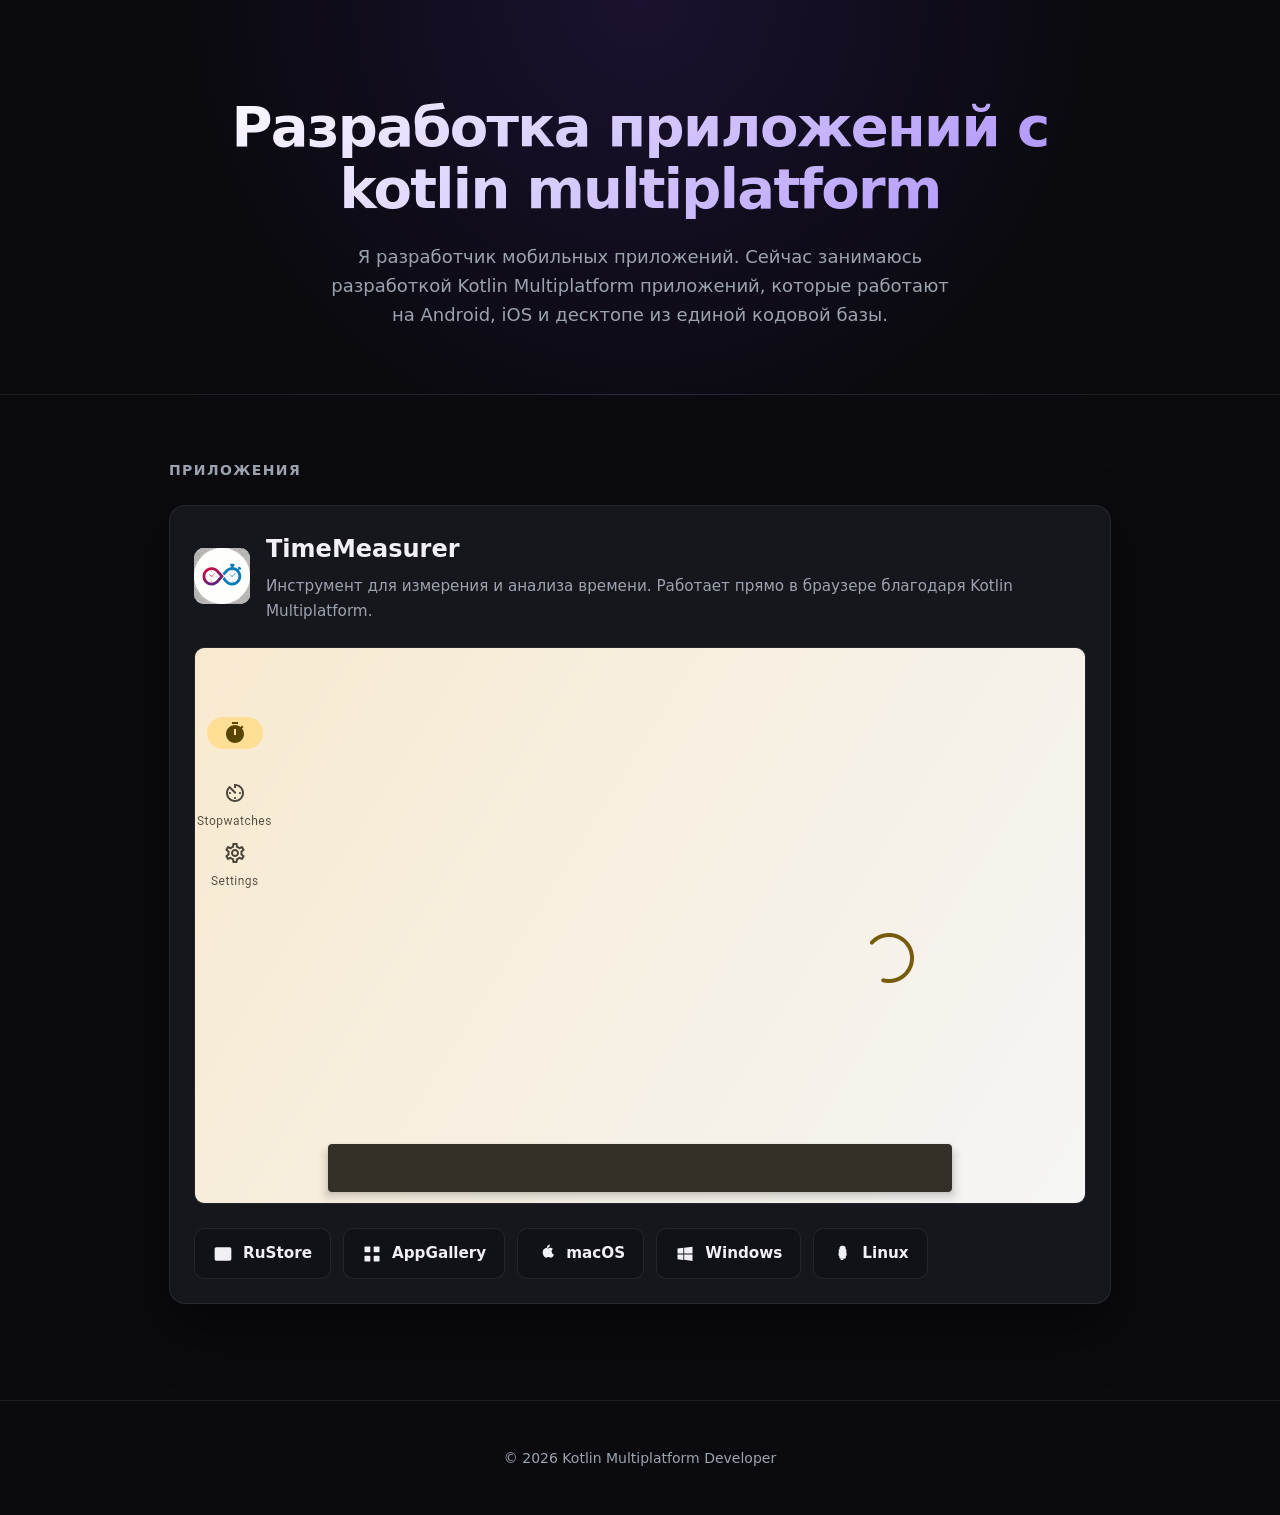
==== index.html @ 34f74fcd "First commit" ====
<!DOCTYPE html>
<html lang="ru">
<head>
    <meta charset="UTF-8">
    <meta name="viewport" content="width=device-width, initial-scale=1.0">
    <title>Разработка приложений с Kotlin Multiplatform</title>
    <link rel="stylesheet" href="styles.css">
</head>
<body>
    <header class="hero">
        <div class="container">
            <h1>Разработка приложений с kotlin multiplatform</h1>
            <p class="hero-description">
                Я разработчик мобильных приложений. Сейчас занимаюсь разработкой Kotlin Multiplatform приложений,
                которые работают на Android, iOS и десктопе из единой кодовой базы.
            </p>
        </div>
    </header>

    <main class="container">
        <section class="apps-section">
            <h2 class="section-title">Приложения</h2>

            <article class="app-card">
                <div class="app-header">
                    <img src="apps/time_measurer/app_icon.svg" alt="TimeMeasurer" class="app-icon">
                    <div class="app-info">
                        <h3 class="app-name">TimeMeasurer</h3>
                        <p class="app-description">
                            Инструмент для измерения и анализа времени. Работает прямо в браузере благодаря Kotlin Multiplatform.
                        </p>
                    </div>
                </div>

                <div class="app-frame">
                    <iframe src="apps/time_measurer/index.html" title="TimeMeasurer" loading="lazy"></iframe>
                </div>

                <div class="app-actions">
                    <a href="#" class="store-button rustore" aria-label="Скачать в RuStore">
                        <svg class="store-icon" viewBox="0 0 24 24" aria-hidden="true">
                            <path d="M4 4h16c1.1 0 2 .9 2 2v12c0 1.1-.9 2-2 2H4c-1.1 0-2-.9-2-2V6c0-1.1.9-2 2-2z"/>
                            <path d="M9 9l3 3-3 3" stroke="currentColor" stroke-width="2" fill="none" stroke-linecap="round" stroke-linejoin="round"/>
                        </svg>
                        <span>RuStore</span>
                    </a>

                    <a href="#" class="store-button appgallery" aria-label="Скачать в AppGallery">
                        <svg class="store-icon" viewBox="0 0 24 24" aria-hidden="true">
                            <rect x="3" y="3" width="7" height="7" rx="1"/>
                            <rect x="14" y="3" width="7" height="7" rx="1"/>
                            <rect x="3" y="14" width="7" height="7" rx="1"/>
                            <rect x="14" y="14" width="7" height="7" rx="1"/>
                        </svg>
                        <span>AppGallery</span>
                    </a>

                    <a href="#" class="store-button desktop" aria-label="Скачать для macOS">
                        <svg class="store-icon" viewBox="0 0 24 24" aria-hidden="true">
                            <path d="M18.7 8.6c-.1-1.8 1.5-2.7 1.5-2.7-.8-1.1-2.1-1.3-2.6-1.3-1.1-.1-2.2.7-2.7.7-.6 0-1.5-.6-2.4-.6C10.3 4.7 8 6.8 8 10c0 .9.2 1.8.5 2.6.4 1.1 1.7 3.8 3.9 3.8 1.1 0 1.9-.8 2.7-.8.8 0 1.5.8 2.6.8 2.4 0 3.4-2.3 3.8-3.4-2.4-1.1-2.8-4-2.8-4.4z"/>
                            <path d="M15.8 3.5c.6-.8.9-1.8.8-2.8-1 .1-2.1.7-2.8 1.5-.6.7-.9 1.6-.8 2.5 1.1 0 2.1-.5 2.8-1.2z"/>
                        </svg>
                        <span>macOS</span>
                    </a>

                    <a href="#" class="store-button desktop" aria-label="Скачать для Windows">
                        <svg class="store-icon" viewBox="0 0 24 24" aria-hidden="true">
                            <path d="M3 5.5l7-.9v6.7H3V5.5zm8-.9l10-1.3v8H11V4.6zM3 12.5h7v6.7l-7-.9V12.5zm8 0h10v8L11 19v-6.5z"/>
                        </svg>
                        <span>Windows</span>
                    </a>

                    <a href="#" class="store-button desktop" aria-label="Скачать для Linux">
                        <svg class="store-icon" viewBox="0 0 24 24" aria-hidden="true">
                            <path d="M12 2c-1.7 0-3 1.3-3 3 0 .4.1.7.2 1.1-.6.4-1.2.8-1.2 1.9 0 .5.2 1 .5 1.3-.4.5-.7 1-.7 1.7 0 .4.1.7.3 1.1-.2.3-.3.6-.3 1 0 .7.5 1.3 1.1 1.6-.1.3-.2.6-.2.9 0 1.1.9 2 2 2h4c1.1 0 2-.9 2-2 0-.3-.1-.6-.2-.9.6-.3 1.1-.9 1.1-1.6 0-.4-.1-.7-.3-1 .2-.3.3-.7.3-1.1 0-.7-.3-1.2-.7-1.7.3-.3.5-.8.5-1.3 0-1.1-.6-1.5-1.2-1.9.1-.3.2-.7.2-1.1 0-1.7-1.3-3-3-3z"/>
                            <circle cx="10" cy="16" r=".7"/>
                            <circle cx="14" cy="16" r=".7"/>
                            <path d="M11 18.5h2" stroke="currentColor" stroke-width="1.5" stroke-linecap="round"/>
                        </svg>
                        <span>Linux</span>
                    </a>
                </div>
            </article>
        </section>
    </main>

    <footer class="footer">
        <div class="container">
            <p>© 2026 Kotlin Multiplatform Developer</p>
        </div>
    </footer>
</body>
</html>
---- styles.css ----
:root {
    --bg-primary: #0a0a0f;
    --bg-secondary: #111118;
    --bg-card: #16161d;
    --border: rgba(255, 255, 255, 0.08);
    --text-primary: #f0f0f5;
    --text-secondary: #9ca3af;
    --accent: #7c3aed;
    --accent-hover: #8b5cf6;
    --accent-glow: rgba(124, 58, 237, 0.25);
    --radius: 16px;
    --radius-sm: 10px;
}

* {
    box-sizing: border-box;
}

html {
    scroll-behavior: smooth;
}

body {
    margin: 0;
    padding: 0;
    font-family: system-ui, -apple-system, BlinkMacSystemFont, "Segoe UI", Roboto, sans-serif;
    background: var(--bg-primary);
    color: var(--text-primary);
    line-height: 1.6;
    min-height: 100vh;
}

.container {
    width: 100%;
    max-width: 990px;
    margin: 0 auto;
    padding: 0 24px;
}

.hero {
    padding: 96px 0 64px;
    text-align: center;
    background:
        radial-gradient(circle at 50% 0%, rgba(124, 58, 237, 0.15), transparent 60%),
        var(--bg-primary);
    border-bottom: 1px solid var(--border);
}

.hero h1 {
    font-size: clamp(2rem, 6vw, 3.5rem);
    font-weight: 800;
    letter-spacing: -0.03em;
    margin: 0 0 24px;
    line-height: 1.1;
    background: linear-gradient(135deg, #fff 0%, #a78bfa 100%);
    -webkit-background-clip: text;
    -webkit-text-fill-color: transparent;
    background-clip: text;
}

.hero-description {
    font-size: 1.125rem;
    color: var(--text-secondary);
    max-width: 640px;
    margin: 0 auto;
}

.apps-section {
    padding: 64px 0 96px;
}

.section-title {
    font-size: 0.875rem;
    font-weight: 600;
    text-transform: uppercase;
    letter-spacing: 0.1em;
    color: var(--text-secondary);
    margin: 0 0 24px;
}

.app-card {
    background: var(--bg-card);
    border: 1px solid var(--border);
    border-radius: var(--radius);
    padding: 24px;
    box-shadow: 0 24px 60px rgba(0, 0, 0, 0.35);
}

.app-header {
    display: flex;
    align-items: center;
    gap: 16px;
    margin-bottom: 24px;
}

.app-icon {
    width: 56px;
    height: 56px;
    border-radius: var(--radius-sm);
    background: var(--bg-secondary);
    flex-shrink: 0;
}

.app-info {
    min-width: 0;
}

.app-name {
    font-size: 1.5rem;
    font-weight: 700;
    margin: 0 0 6px;
}

.app-description {
    margin: 0;
    color: var(--text-secondary);
    font-size: 0.95rem;
}

.app-frame {
    position: relative;
    width: 100%;
    aspect-ratio: 16 / 10;
    min-height: 462px;
    max-height: 682px;
    border-radius: var(--radius-sm);
    overflow: hidden;
    border: 1px solid var(--border);
    background: var(--bg-secondary);
    box-shadow: inset 0 0 40px rgba(0, 0, 0, 0.4);
}

.app-frame iframe {
    width: 100%;
    height: 100%;
    border: 0;
    display: block;
}

.app-actions {
    display: flex;
    flex-wrap: wrap;
    gap: 12px;
    margin-top: 24px;
}

.store-button {
    display: inline-flex;
    align-items: center;
    gap: 10px;
    padding: 12px 18px;
    border-radius: var(--radius-sm);
    font-size: 0.95rem;
    font-weight: 600;
    color: var(--text-primary);
    text-decoration: none;
    background: var(--bg-secondary);
    border: 1px solid var(--border);
    transition: transform 0.15s ease, background 0.15s ease, border-color 0.15s ease, box-shadow 0.15s ease;
}

.store-button:hover {
    transform: translateY(-2px);
    background: rgba(124, 58, 237, 0.12);
    border-color: rgba(124, 58, 237, 0.4);
    box-shadow: 0 8px 24px var(--accent-glow);
}

.store-button.rustore:hover {
    background: rgba(59, 130, 246, 0.12);
    border-color: rgba(59, 130, 246, 0.4);
    box-shadow: 0 8px 24px rgba(59, 130, 246, 0.2);
}

.store-button.appgallery:hover {
    background: rgba(16, 185, 129, 0.12);
    border-color: rgba(16, 185, 129, 0.4);
    box-shadow: 0 8px 24px rgba(16, 185, 129, 0.2);
}

.store-icon {
    width: 20px;
    height: 20px;
    fill: currentColor;
    flex-shrink: 0;
}

.footer {
    padding: 32px 0;
    text-align: center;
    border-top: 1px solid var(--border);
    color: var(--text-secondary);
    font-size: 0.875rem;
}

@media (max-width: 640px) {
    .hero {
        padding: 64px 0 48px;
    }

    .apps-section {
        padding: 48px 0 64px;
    }

    .app-card {
        padding: 16px;
    }

    .app-frame {
        aspect-ratio: 4 / 5;
        min-height: 396px;
    }

    .app-actions {
        justify-content: stretch;
    }

    .store-button {
        flex: 1 1 calc(50% - 6px);
        justify-content: center;
    }
}
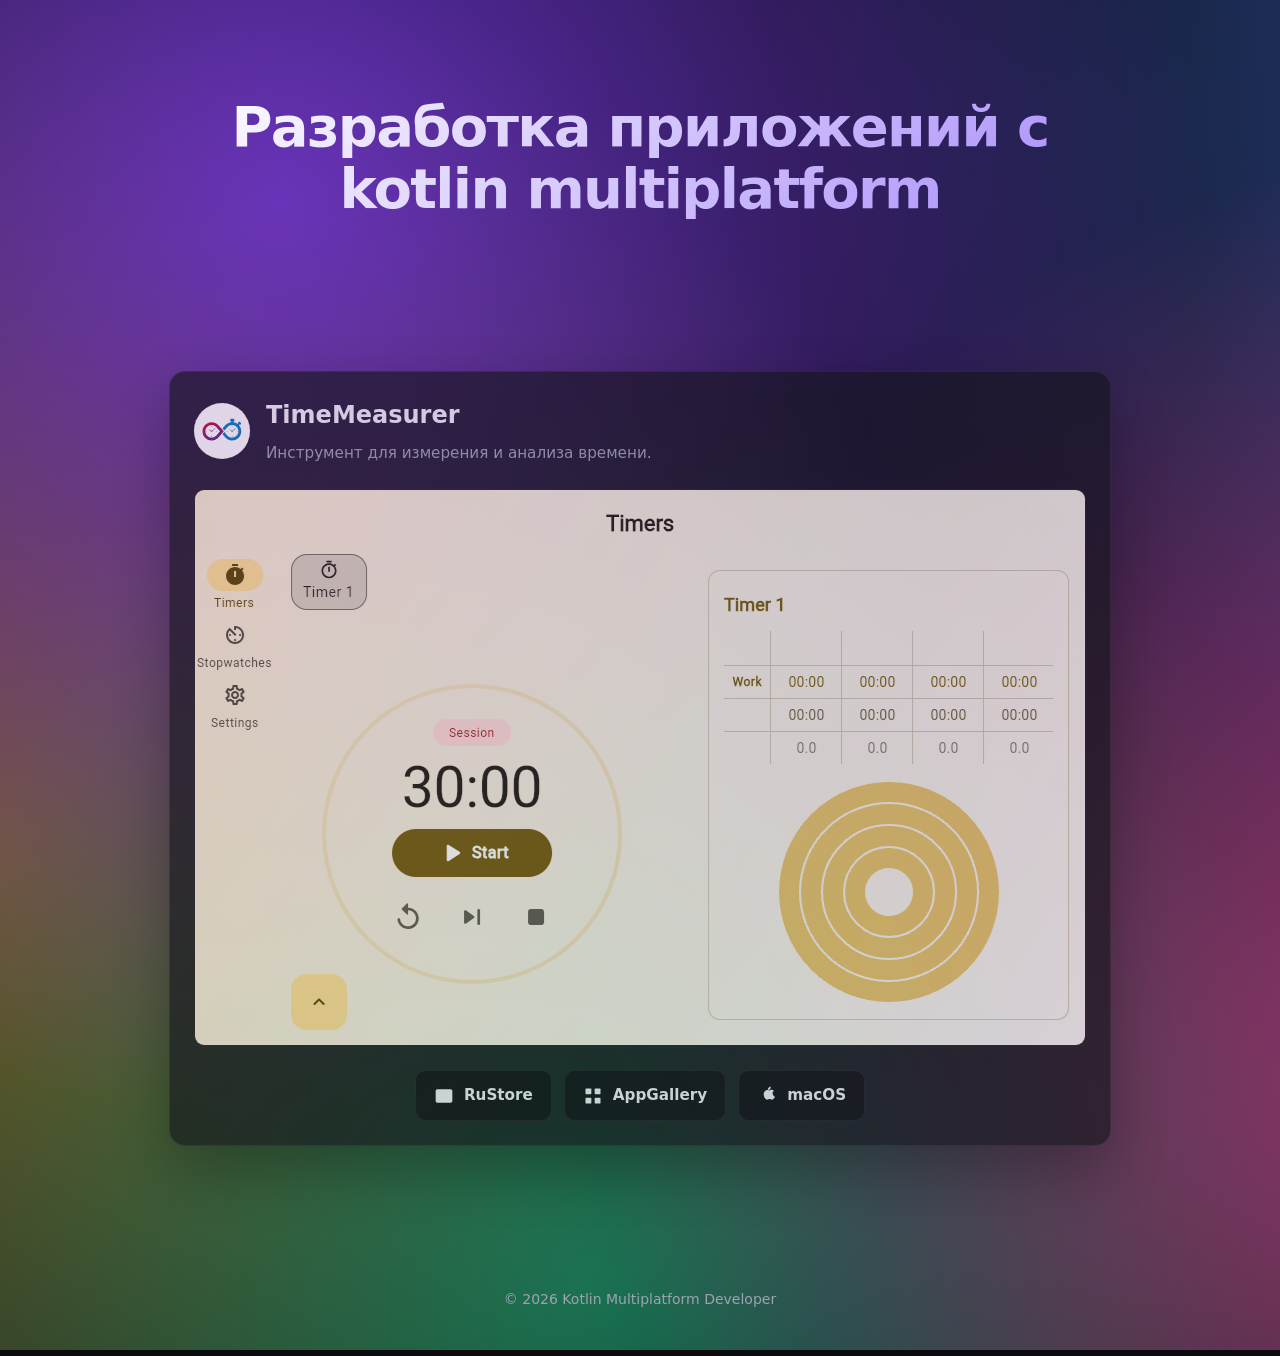
==== commit 4f87f543: "Dev ui" ====
--- a/index.html
+++ b/index.html
@@ -10,24 +10,18 @@
     <header class="hero">
         <div class="container">
             <h1>Разработка приложений с kotlin multiplatform</h1>
-            <p class="hero-description">
-                Я разработчик мобильных приложений. Сейчас занимаюсь разработкой Kotlin Multiplatform приложений,
-                которые работают на Android, iOS и десктопе из единой кодовой базы.
-            </p>
         </div>
     </header>
 
     <main class="container">
         <section class="apps-section">
-            <h2 class="section-title">Приложения</h2>
-
             <article class="app-card">
                 <div class="app-header">
                     <img src="apps/time_measurer/app_icon.svg" alt="TimeMeasurer" class="app-icon">
                     <div class="app-info">
                         <h3 class="app-name">TimeMeasurer</h3>
                         <p class="app-description">
-                            Инструмент для измерения и анализа времени. Работает прямо в браузере благодаря Kotlin Multiplatform.
+                            Инструмент для измерения и анализа времени.
                         </p>
                     </div>
                 </div>
@@ -62,23 +56,6 @@
                         </svg>
                         <span>macOS</span>
                     </a>
-
-                    <a href="#" class="store-button desktop" aria-label="Скачать для Windows">
-                        <svg class="store-icon" viewBox="0 0 24 24" aria-hidden="true">
-                            <path d="M3 5.5l7-.9v6.7H3V5.5zm8-.9l10-1.3v8H11V4.6zM3 12.5h7v6.7l-7-.9V12.5zm8 0h10v8L11 19v-6.5z"/>
-                        </svg>
-                        <span>Windows</span>
-                    </a>
-
-                    <a href="#" class="store-button desktop" aria-label="Скачать для Linux">
-                        <svg class="store-icon" viewBox="0 0 24 24" aria-hidden="true">
-                            <path d="M12 2c-1.7 0-3 1.3-3 3 0 .4.1.7.2 1.1-.6.4-1.2.8-1.2 1.9 0 .5.2 1 .5 1.3-.4.5-.7 1-.7 1.7 0 .4.1.7.3 1.1-.2.3-.3.6-.3 1 0 .7.5 1.3 1.1 1.6-.1.3-.2.6-.2.9 0 1.1.9 2 2 2h4c1.1 0 2-.9 2-2 0-.3-.1-.6-.2-.9.6-.3 1.1-.9 1.1-1.6 0-.4-.1-.7-.3-1 .2-.3.3-.7.3-1.1 0-.7-.3-1.2-.7-1.7.3-.3.5-.8.5-1.3 0-1.1-.6-1.5-1.2-1.9.1-.3.2-.7.2-1.1 0-1.7-1.3-3-3-3z"/>
-                            <circle cx="10" cy="16" r=".7"/>
-                            <circle cx="14" cy="16" r=".7"/>
-                            <path d="M11 18.5h2" stroke="currentColor" stroke-width="1.5" stroke-linecap="round"/>
-                        </svg>
-                        <span>Linux</span>
-                    </a>
                 </div>
             </article>
         </section>
--- a/styles.css
+++ b/styles.css
@@ -18,16 +18,73 @@
 
 html {
     scroll-behavior: smooth;
+    background: var(--bg-primary);
 }
 
 body {
     margin: 0;
     padding: 0;
     font-family: system-ui, -apple-system, BlinkMacSystemFont, "Segoe UI", Roboto, sans-serif;
-    background: var(--bg-primary);
     color: var(--text-primary);
     line-height: 1.6;
     min-height: 100vh;
+    isolation: isolate;
+}
+
+@property --gradient-angle {
+    syntax: "<angle>";
+    inherits: false;
+    initial-value: 0deg;
+}
+
+body::before {
+    content: "";
+    position: fixed;
+    inset: -50%;
+    z-index: -1;
+    background:
+        radial-gradient(circle at 30% 30%, rgba(124, 58, 237, 0.75) 0%, transparent 35%),
+        radial-gradient(circle at 70% 70%, rgba(236, 72, 153, 0.65) 0%, transparent 35%),
+        radial-gradient(circle at 40% 80%, rgba(16, 185, 129, 0.55) 0%, transparent 35%),
+        radial-gradient(circle at 80% 20%, rgba(59, 130, 246, 0.55) 0%, transparent 35%),
+        radial-gradient(circle at 20% 60%, rgba(245, 158, 11, 0.45) 0%, transparent 35%),
+        linear-gradient(var(--gradient-angle), #0a0a0f 0%, #1a132e 50%, #0a0a0f 100%);
+    background-size: 120% 120%;
+    animation: lava-move 20s ease-in-out infinite alternate, lava-hue 30s linear infinite;
+    will-change: background-position, transform;
+}
+
+@keyframes lava-move {
+    0% {
+        --gradient-angle: 0deg;
+        background-position: 0% 0%, 100% 100%, 0% 100%, 100% 0%, 50% 50%, 0% 50%;
+        transform: rotate(0deg) scale(1);
+    }
+    50% {
+        --gradient-angle: 180deg;
+        background-position: 100% 100%, 0% 0%, 100% 0%, 0% 100%, 100% 50%, 100% 50%;
+        transform: rotate(5deg) scale(1.05);
+    }
+    100% {
+        --gradient-angle: 360deg;
+        background-position: 50% 100%, 50% 0%, 0% 50%, 100% 50%, 0% 0%, 0% 50%;
+        transform: rotate(0deg) scale(1);
+    }
+}
+
+@keyframes lava-hue {
+    0% {
+        filter: hue-rotate(0deg) saturate(1.2);
+    }
+    100% {
+        filter: hue-rotate(360deg) saturate(1.2);
+    }
+}
+
+@media (prefers-reduced-motion: reduce) {
+    body::before {
+        animation: none;
+    }
 }
 
 .container {
@@ -40,10 +97,6 @@
 .hero {
     padding: 96px 0 64px;
     text-align: center;
-    background:
-        radial-gradient(circle at 50% 0%, rgba(124, 58, 237, 0.15), transparent 60%),
-        var(--bg-primary);
-    border-bottom: 1px solid var(--border);
 }
 
 .hero h1 {
@@ -58,32 +111,17 @@
     background-clip: text;
 }
 
-.hero-description {
-    font-size: 1.125rem;
-    color: var(--text-secondary);
-    max-width: 640px;
-    margin: 0 auto;
-}
-
 .apps-section {
     padding: 64px 0 96px;
 }
 
-.section-title {
-    font-size: 0.875rem;
-    font-weight: 600;
-    text-transform: uppercase;
-    letter-spacing: 0.1em;
-    color: var(--text-secondary);
-    margin: 0 0 24px;
-}
-
 .app-card {
-    background: var(--bg-card);
+    background: rgba(22, 22, 29, 0.8);
     border: 1px solid var(--border);
     border-radius: var(--radius);
     padding: 24px;
     box-shadow: 0 24px 60px rgba(0, 0, 0, 0.35);
+    opacity: 0.8;
 }
 
 .app-header {
@@ -96,9 +134,11 @@
 .app-icon {
     width: 56px;
     height: 56px;
-    border-radius: var(--radius-sm);
-    background: var(--bg-secondary);
+    border-radius: 50%;
+    background: transparent;
+    object-fit: cover;
     flex-shrink: 0;
+    overflow: hidden;
 }
 
 .app-info {
@@ -140,6 +180,7 @@
 .app-actions {
     display: flex;
     flex-wrap: wrap;
+    justify-content: center;
     gap: 12px;
     margin-top: 24px;
 }
@@ -188,7 +229,6 @@
 .footer {
     padding: 32px 0;
     text-align: center;
-    border-top: 1px solid var(--border);
     color: var(--text-secondary);
     font-size: 0.875rem;
 }
@@ -210,13 +250,4 @@
         aspect-ratio: 4 / 5;
         min-height: 396px;
     }
-
-    .app-actions {
-        justify-content: stretch;
-    }
-
-    .store-button {
-        flex: 1 1 calc(50% - 6px);
-        justify-content: center;
-    }
-}
+}
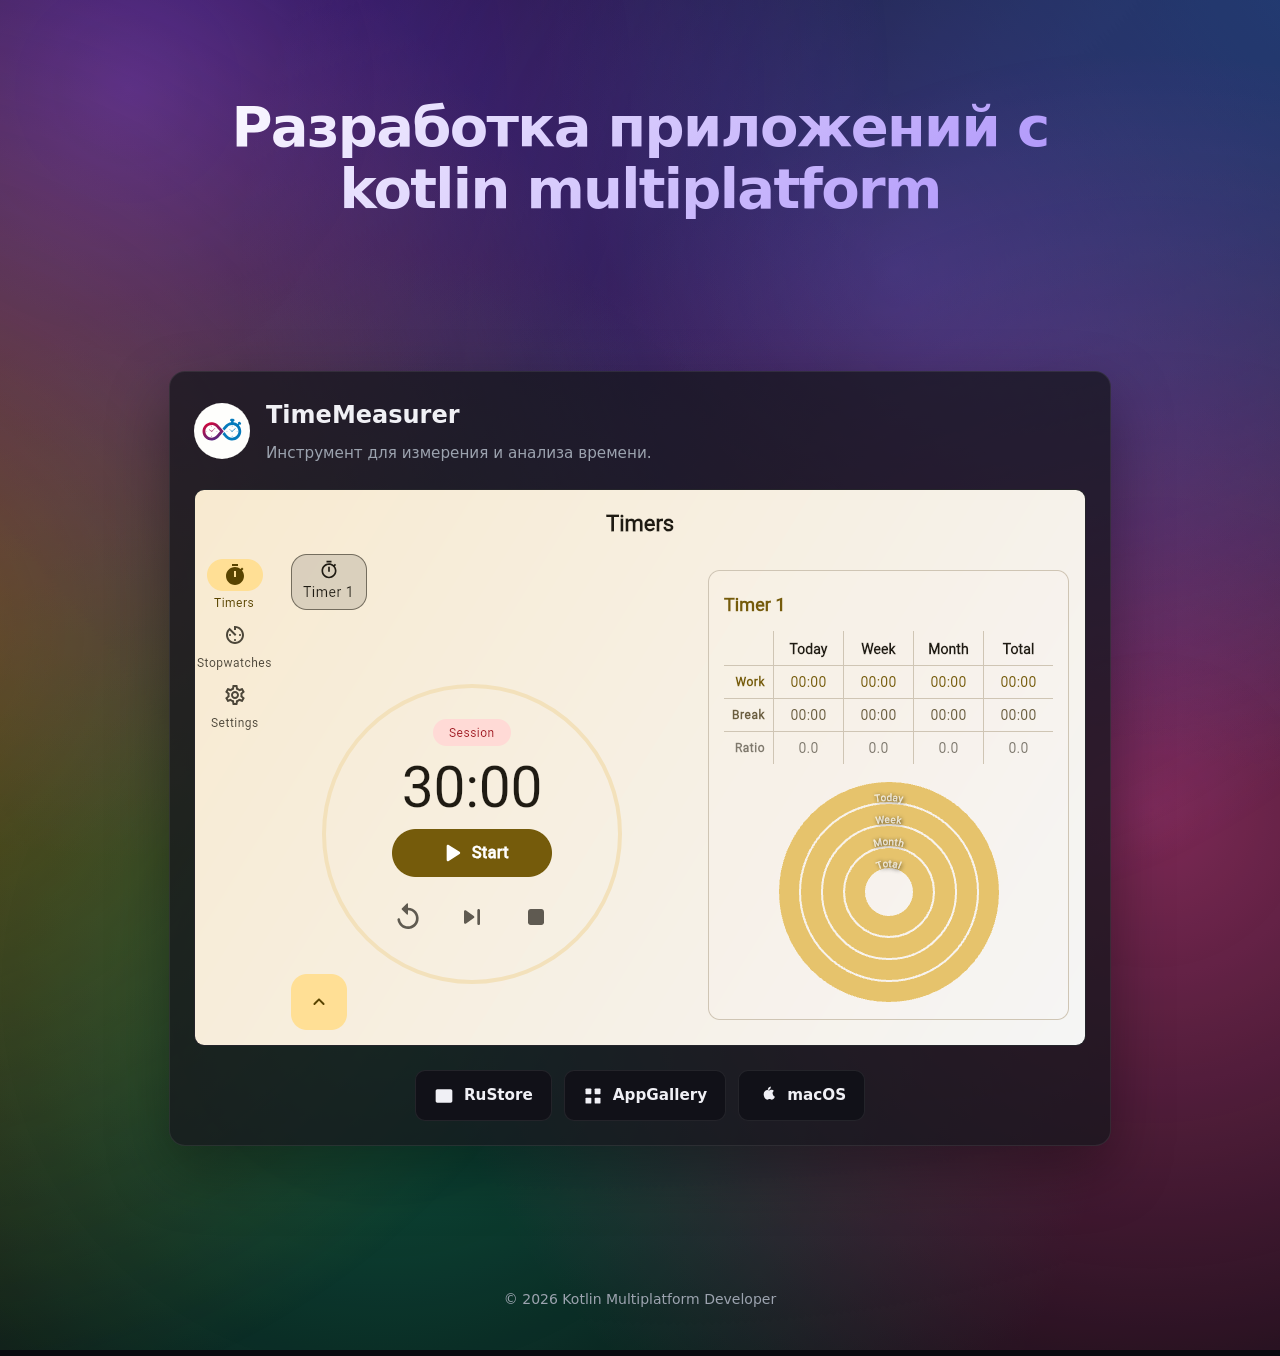
==== commit e0d6b8b3: "update store links for RuStore and AppGallery" ====
--- a/index.html
+++ b/index.html
@@ -31,7 +31,7 @@
                 </div>
 
                 <div class="app-actions">
-                    <a href="#" class="store-button rustore" aria-label="Скачать в RuStore">
+                    <a href="https://www.rustore.ru/catalog/app/com.timemeasurer.app" class="store-button rustore" aria-label="Скачать в RuStore" target="_blank" rel="noopener">
                         <svg class="store-icon" viewBox="0 0 24 24" aria-hidden="true">
                             <path d="M4 4h16c1.1 0 2 .9 2 2v12c0 1.1-.9 2-2 2H4c-1.1 0-2-.9-2-2V6c0-1.1.9-2 2-2z"/>
                             <path d="M9 9l3 3-3 3" stroke="currentColor" stroke-width="2" fill="none" stroke-linecap="round" stroke-linejoin="round"/>
@@ -39,7 +39,7 @@
                         <span>RuStore</span>
                     </a>
 
-                    <a href="#" class="store-button appgallery" aria-label="Скачать в AppGallery">
+                    <a href="https://appgallery.huawei.com/#/app/C118723291" class="store-button appgallery" aria-label="Скачать в AppGallery" target="_blank" rel="noopener">
                         <svg class="store-icon" viewBox="0 0 24 24" aria-hidden="true">
                             <rect x="3" y="3" width="7" height="7" rx="1"/>
                             <rect x="14" y="3" width="7" height="7" rx="1"/>
--- a/styles.css
+++ b/styles.css
@@ -31,58 +31,56 @@
     isolation: isolate;
 }
 
-@property --gradient-angle {
-    syntax: "<angle>";
-    inherits: false;
-    initial-value: 0deg;
-}
-
-body::before {
+body::before,
+body::after {
     content: "";
     position: fixed;
     inset: -50%;
     z-index: -1;
+    background-repeat: no-repeat;
+    pointer-events: none;
+    will-change: transform;
+}
+
+body::before {
     background:
-        radial-gradient(circle at 30% 30%, rgba(124, 58, 237, 0.75) 0%, transparent 35%),
-        radial-gradient(circle at 70% 70%, rgba(236, 72, 153, 0.65) 0%, transparent 35%),
-        radial-gradient(circle at 40% 80%, rgba(16, 185, 129, 0.55) 0%, transparent 35%),
-        radial-gradient(circle at 80% 20%, rgba(59, 130, 246, 0.55) 0%, transparent 35%),
-        radial-gradient(circle at 20% 60%, rgba(245, 158, 11, 0.45) 0%, transparent 35%),
-        linear-gradient(var(--gradient-angle), #0a0a0f 0%, #1a132e 50%, #0a0a0f 100%);
-    background-size: 120% 120%;
-    animation: lava-move 20s ease-in-out infinite alternate, lava-hue 30s linear infinite;
-    will-change: background-position, transform;
-}
-
-@keyframes lava-move {
+        radial-gradient(circle at 30% 30%, rgba(124, 58, 237, 0.7) 0%, transparent 35%),
+        radial-gradient(circle at 70% 70%, rgba(236, 72, 153, 0.6) 0%, transparent 35%),
+        radial-gradient(circle at 40% 80%, rgba(16, 185, 129, 0.5) 0%, transparent 35%);
+    opacity: 0.85;
+    animation: lava-a 24s ease-in-out infinite alternate;
+}
+
+body::after {
+    background:
+        radial-gradient(circle at 80% 20%, rgba(59, 130, 246, 0.6) 0%, transparent 35%),
+        radial-gradient(circle at 20% 60%, rgba(245, 158, 11, 0.5) 0%, transparent 35%),
+        radial-gradient(circle at 60% 40%, rgba(139, 92, 246, 0.5) 0%, transparent 35%);
+    opacity: 0.75;
+    animation: lava-b 30s ease-in-out infinite alternate;
+}
+
+@keyframes lava-a {
     0% {
-        --gradient-angle: 0deg;
-        background-position: 0% 0%, 100% 100%, 0% 100%, 100% 0%, 50% 50%, 0% 50%;
-        transform: rotate(0deg) scale(1);
-    }
-    50% {
-        --gradient-angle: 180deg;
-        background-position: 100% 100%, 0% 0%, 100% 0%, 0% 100%, 100% 50%, 100% 50%;
-        transform: rotate(5deg) scale(1.05);
+        transform: translate3d(-5%, -5%, 0) rotate(0deg) scale(1);
     }
     100% {
-        --gradient-angle: 360deg;
-        background-position: 50% 100%, 50% 0%, 0% 50%, 100% 50%, 0% 0%, 0% 50%;
-        transform: rotate(0deg) scale(1);
-    }
-}
-
-@keyframes lava-hue {
+        transform: translate3d(5%, 5%, 0) rotate(8deg) scale(1.08);
+    }
+}
+
+@keyframes lava-b {
     0% {
-        filter: hue-rotate(0deg) saturate(1.2);
+        transform: translate3d(5%, -5%, 0) rotate(0deg) scale(1.05);
     }
     100% {
-        filter: hue-rotate(360deg) saturate(1.2);
+        transform: translate3d(-5%, 5%, 0) rotate(-8deg) scale(1);
     }
 }
 
 @media (prefers-reduced-motion: reduce) {
-    body::before {
+    body::before,
+    body::after {
         animation: none;
     }
 }
@@ -116,12 +114,11 @@
 }
 
 .app-card {
-    background: rgba(22, 22, 29, 0.8);
+    background: rgba(22, 22, 29, 0.75);
     border: 1px solid var(--border);
     border-radius: var(--radius);
     padding: 24px;
     box-shadow: 0 24px 60px rgba(0, 0, 0, 0.35);
-    opacity: 0.8;
 }
 
 .app-header {
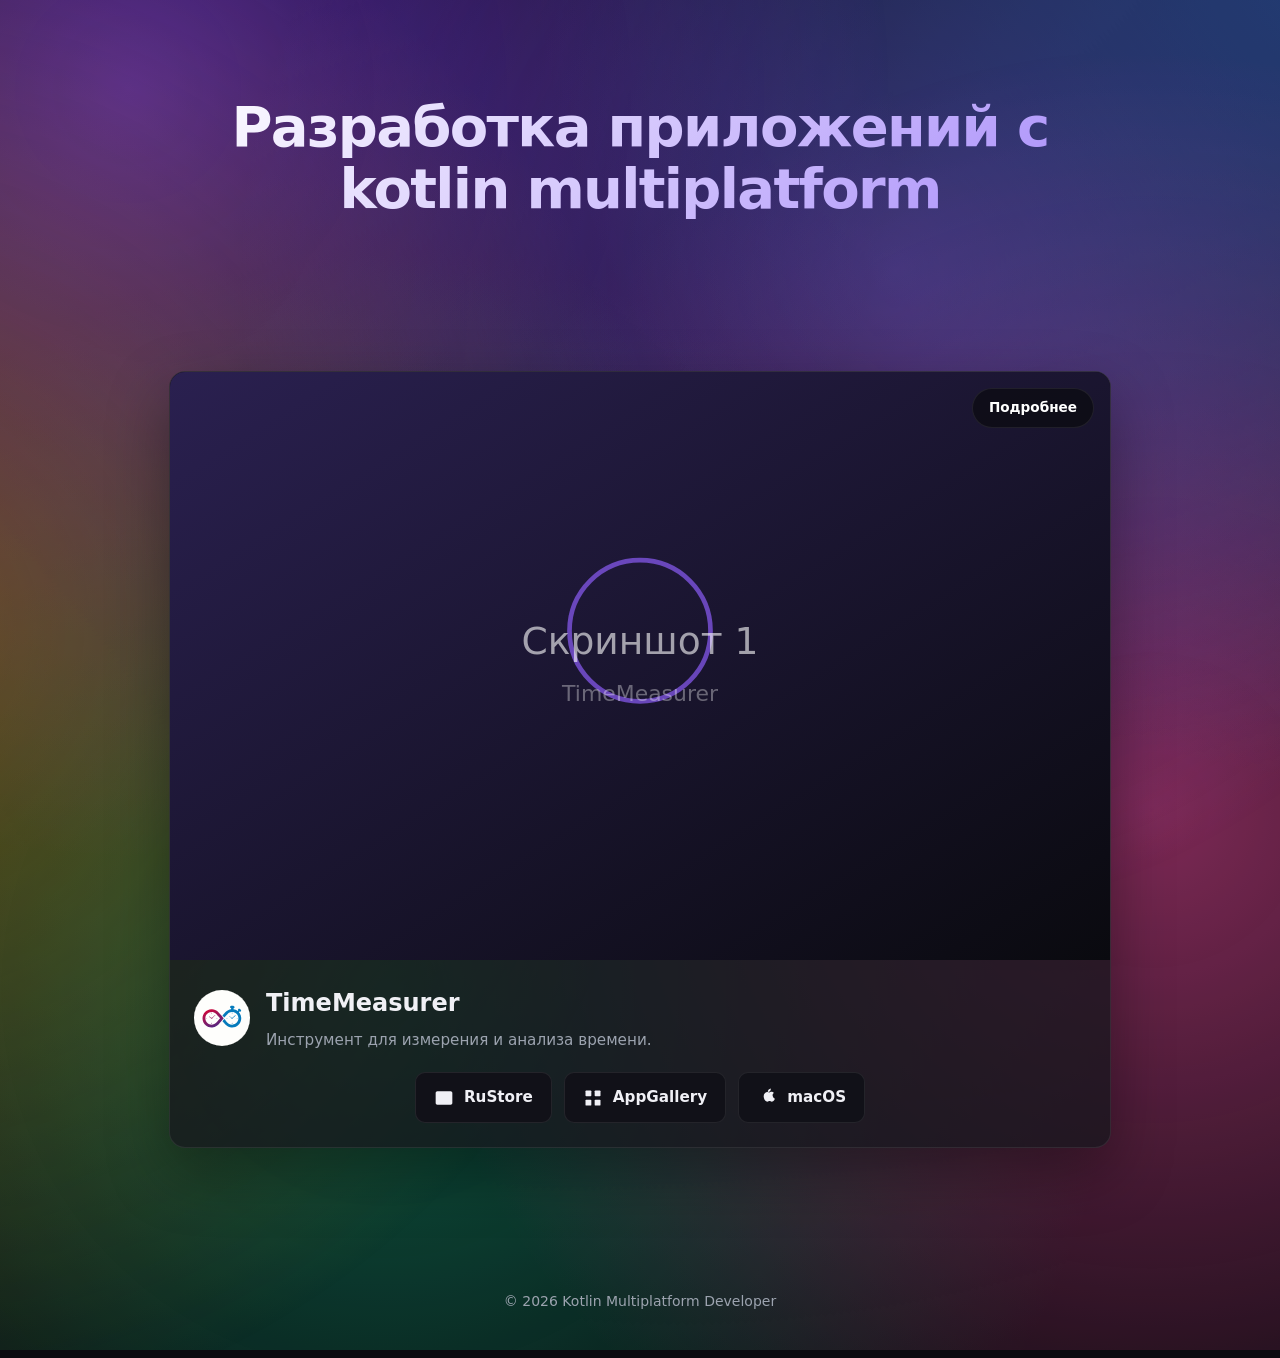
==== commit c7cb0fe9: "restructure site: app list + detail page with placeholders" ====
--- a/index.html
+++ b/index.html
@@ -15,49 +15,54 @@
 
     <main class="container">
         <section class="apps-section">
-            <article class="app-card">
-                <div class="app-header">
-                    <img src="apps/time_measurer/app_icon.svg" alt="TimeMeasurer" class="app-icon">
-                    <div class="app-info">
-                        <h3 class="app-name">TimeMeasurer</h3>
-                        <p class="app-description">
-                            Инструмент для измерения и анализа времени.
-                        </p>
-                    </div>
-                </div>
+            <div class="apps-grid">
 
-                <div class="app-frame">
-                    <iframe src="apps/time_measurer/index.html" title="TimeMeasurer" loading="lazy"></iframe>
-                </div>
-
-                <div class="app-actions">
-                    <a href="https://www.rustore.ru/catalog/app/com.timemeasurer.app" class="store-button rustore" aria-label="Скачать в RuStore" target="_blank" rel="noopener">
-                        <svg class="store-icon" viewBox="0 0 24 24" aria-hidden="true">
-                            <path d="M4 4h16c1.1 0 2 .9 2 2v12c0 1.1-.9 2-2 2H4c-1.1 0-2-.9-2-2V6c0-1.1.9-2 2-2z"/>
-                            <path d="M9 9l3 3-3 3" stroke="currentColor" stroke-width="2" fill="none" stroke-linecap="round" stroke-linejoin="round"/>
-                        </svg>
-                        <span>RuStore</span>
+                <article class="app-card">
+                    <a class="app-card__media" href="apps/time_measurer/details.html">
+                        <img class="app-card__screenshot" src="apps/time_measurer/screenshots/screenshot-1.svg" alt="TimeMeasurer — скриншот">
+                        <span class="app-card__more">Подробнее</span>
                     </a>
 
-                    <a href="https://appgallery.huawei.com/#/app/C118723291" class="store-button appgallery" aria-label="Скачать в AppGallery" target="_blank" rel="noopener">
-                        <svg class="store-icon" viewBox="0 0 24 24" aria-hidden="true">
-                            <rect x="3" y="3" width="7" height="7" rx="1"/>
-                            <rect x="14" y="3" width="7" height="7" rx="1"/>
-                            <rect x="3" y="14" width="7" height="7" rx="1"/>
-                            <rect x="14" y="14" width="7" height="7" rx="1"/>
-                        </svg>
-                        <span>AppGallery</span>
-                    </a>
+                    <div class="app-card__body">
+                        <div class="app-header">
+                            <img class="app-icon" src="apps/time_measurer/app_icon.svg" alt="TimeMeasurer">
+                            <div class="app-info">
+                                <h3 class="app-name">TimeMeasurer</h3>
+                                <p class="app-description">Инструмент для измерения и анализа времени.</p>
+                            </div>
+                        </div>
 
-                    <a href="#" class="store-button desktop" aria-label="Скачать для macOS">
-                        <svg class="store-icon" viewBox="0 0 24 24" aria-hidden="true">
-                            <path d="M18.7 8.6c-.1-1.8 1.5-2.7 1.5-2.7-.8-1.1-2.1-1.3-2.6-1.3-1.1-.1-2.2.7-2.7.7-.6 0-1.5-.6-2.4-.6C10.3 4.7 8 6.8 8 10c0 .9.2 1.8.5 2.6.4 1.1 1.7 3.8 3.9 3.8 1.1 0 1.9-.8 2.7-.8.8 0 1.5.8 2.6.8 2.4 0 3.4-2.3 3.8-3.4-2.4-1.1-2.8-4-2.8-4.4z"/>
-                            <path d="M15.8 3.5c.6-.8.9-1.8.8-2.8-1 .1-2.1.7-2.8 1.5-.6.7-.9 1.6-.8 2.5 1.1 0 2.1-.5 2.8-1.2z"/>
-                        </svg>
-                        <span>macOS</span>
-                    </a>
-                </div>
-            </article>
+                        <div class="app-actions">
+                            <a href="https://www.rustore.ru/catalog/app/com.timemeasurer.app" class="store-button rustore" aria-label="Скачать в RuStore" target="_blank" rel="noopener">
+                                <svg class="store-icon" viewBox="0 0 24 24" aria-hidden="true">
+                                    <path d="M4 4h16c1.1 0 2 .9 2 2v12c0 1.1-.9 2-2 2H4c-1.1 0-2-.9-2-2V6c0-1.1.9-2 2-2z"/>
+                                    <path d="M9 9l3 3-3 3" stroke="currentColor" stroke-width="2" fill="none" stroke-linecap="round" stroke-linejoin="round"/>
+                                </svg>
+                                <span>RuStore</span>
+                            </a>
+
+                            <a href="https://appgallery.huawei.com/#/app/C118723291" class="store-button appgallery" aria-label="Скачать в AppGallery" target="_blank" rel="noopener">
+                                <svg class="store-icon" viewBox="0 0 24 24" aria-hidden="true">
+                                    <rect x="3" y="3" width="7" height="7" rx="1"/>
+                                    <rect x="14" y="3" width="7" height="7" rx="1"/>
+                                    <rect x="3" y="14" width="7" height="7" rx="1"/>
+                                    <rect x="14" y="14" width="7" height="7" rx="1"/>
+                                </svg>
+                                <span>AppGallery</span>
+                            </a>
+
+                            <a href="#" class="store-button desktop" aria-label="Скачать для macOS">
+                                <svg class="store-icon" viewBox="0 0 24 24" aria-hidden="true">
+                                    <path d="M18.7 8.6c-.1-1.8 1.5-2.7 1.5-2.7-.8-1.1-2.1-1.3-2.6-1.3-1.1-.1-2.2.7-2.7.7-.6 0-1.5-.6-2.4-.6C10.3 4.7 8 6.8 8 10c0 .9.2 1.8.5 2.6.4 1.1 1.7 3.8 3.9 3.8 1.1 0 1.9-.8 2.7-.8.8 0 1.5.8 2.6.8 2.4 0 3.4-2.3 3.8-3.4-2.4-1.1-2.8-4-2.8-4.4z"/>
+                                    <path d="M15.8 3.5c.6-.8.9-1.8.8-2.8-1 .1-2.1.7-2.8 1.5-.6.7-.9 1.6-.8 2.5 1.1 0 2.1-.5 2.8-1.2z"/>
+                                </svg>
+                                <span>macOS</span>
+                            </a>
+                        </div>
+                    </div>
+                </article>
+
+            </div>
         </section>
     </main>
 
--- a/styles.css
+++ b/styles.css
@@ -113,19 +113,63 @@
     padding: 64px 0 96px;
 }
 
+.apps-grid {
+    display: grid;
+    grid-template-columns: 1fr;
+    gap: 32px;
+}
+
 .app-card {
     background: rgba(22, 22, 29, 0.75);
     border: 1px solid var(--border);
     border-radius: var(--radius);
+    box-shadow: 0 24px 60px rgba(0, 0, 0, 0.35);
+    overflow: hidden;
+}
+
+.app-card__media {
+    position: relative;
+    display: block;
+    aspect-ratio: 16 / 10;
+    overflow: hidden;
+    background: var(--bg-secondary);
+    text-decoration: none;
+}
+
+.app-card__screenshot {
+    width: 100%;
+    height: 100%;
+    object-fit: cover;
+    display: block;
+    transition: transform 0.3s ease;
+}
+
+.app-card__media:hover .app-card__screenshot {
+    transform: scale(1.03);
+}
+
+.app-card__more {
+    position: absolute;
+    top: 16px;
+    right: 16px;
+    padding: 8px 16px;
+    border-radius: 999px;
+    font-size: 0.85rem;
+    font-weight: 600;
+    color: #fff;
+    background: rgba(10, 10, 15, 0.7);
+    border: 1px solid var(--border);
+}
+
+.app-card__body {
     padding: 24px;
-    box-shadow: 0 24px 60px rgba(0, 0, 0, 0.35);
 }
 
 .app-header {
     display: flex;
     align-items: center;
     gap: 16px;
-    margin-bottom: 24px;
+    margin-bottom: 20px;
 }
 
 .app-icon {
@@ -154,32 +198,12 @@
     font-size: 0.95rem;
 }
 
-.app-frame {
-    position: relative;
-    width: 100%;
-    aspect-ratio: 16 / 10;
-    min-height: 462px;
-    max-height: 682px;
-    border-radius: var(--radius-sm);
-    overflow: hidden;
-    border: 1px solid var(--border);
-    background: var(--bg-secondary);
-    box-shadow: inset 0 0 40px rgba(0, 0, 0, 0.4);
-}
-
-.app-frame iframe {
-    width: 100%;
-    height: 100%;
-    border: 0;
-    display: block;
-}
-
 .app-actions {
     display: flex;
     flex-wrap: wrap;
     justify-content: center;
     gap: 12px;
-    margin-top: 24px;
+    margin-top: 20px;
 }
 
 .store-button {
@@ -223,6 +247,130 @@
     flex-shrink: 0;
 }
 
+.detail-page {
+    padding: 40px 0 96px;
+}
+
+.back-link {
+    display: inline-block;
+    margin-bottom: 24px;
+    color: var(--text-secondary);
+    text-decoration: none;
+    font-size: 0.95rem;
+}
+
+.back-link:hover {
+    color: var(--text-primary);
+}
+
+.detail-header {
+    display: flex;
+    align-items: center;
+    gap: 20px;
+    margin-bottom: 24px;
+}
+
+.detail-icon {
+    width: 72px;
+    height: 72px;
+    border-radius: 50%;
+    object-fit: cover;
+    overflow: hidden;
+    background: transparent;
+    flex-shrink: 0;
+}
+
+.detail-title {
+    font-size: clamp(2rem, 5vw, 3rem);
+    font-weight: 800;
+    margin: 0 0 6px;
+    letter-spacing: -0.02em;
+}
+
+.detail-tagline {
+    margin: 0;
+    color: var(--text-secondary);
+    font-size: 1.05rem;
+}
+
+.detail-actions {
+    display: flex;
+    flex-wrap: wrap;
+    gap: 12px;
+    align-items: center;
+    margin-bottom: 40px;
+}
+
+.try-button {
+    display: inline-flex;
+    align-items: center;
+    gap: 10px;
+    padding: 14px 26px;
+    border-radius: var(--radius-sm);
+    font-size: 1rem;
+    font-weight: 700;
+    color: #fff;
+    text-decoration: none;
+    background: linear-gradient(135deg, #7c3aed 0%, #ec4899 100%);
+    border: 1px solid transparent;
+    transition: transform 0.15s ease, box-shadow 0.15s ease;
+}
+
+.try-button:hover {
+    transform: translateY(-2px);
+    box-shadow: 0 12px 30px rgba(124, 58, 237, 0.4);
+}
+
+.detail-section {
+    margin-bottom: 40px;
+}
+
+.detail-section h2 {
+    font-size: 1.4rem;
+    font-weight: 700;
+    margin: 0 0 16px;
+}
+
+.detail-section p {
+    color: var(--text-secondary);
+    margin: 0 0 12px;
+    max-width: 720px;
+}
+
+.screenshots {
+    display: grid;
+    grid-template-columns: repeat(auto-fill, minmax(240px, 1fr));
+    gap: 16px;
+}
+
+.screenshot {
+    width: 100%;
+    border-radius: var(--radius-sm);
+    border: 1px solid var(--border);
+    background: var(--bg-secondary);
+    display: block;
+}
+
+.video-placeholder {
+    display: flex;
+    flex-direction: column;
+    align-items: center;
+    justify-content: center;
+    gap: 12px;
+    aspect-ratio: 16 / 9;
+    max-width: 720px;
+    border-radius: var(--radius-sm);
+    border: 1px solid var(--border);
+    background: rgba(22, 22, 29, 0.5);
+    color: var(--text-secondary);
+}
+
+.video-placeholder__icon {
+    width: 56px;
+    height: 56px;
+    opacity: 0.6;
+}
+
 .footer {
     padding: 32px 0;
     text-align: center;
@@ -239,12 +387,21 @@
         padding: 48px 0 64px;
     }
 
-    .app-card {
+    .app-card__body {
         padding: 16px;
     }
 
-    .app-frame {
-        aspect-ratio: 4 / 5;
-        min-height: 396px;
-    }
-}
+    .app-card__media {
+        aspect-ratio: 4 / 3;
+    }
+
+    .detail-header {
+        flex-direction: column;
+        align-items: flex-start;
+        gap: 12px;
+    }
+
+    .screenshots {
+        grid-template-columns: 1fr;
+    }
+}
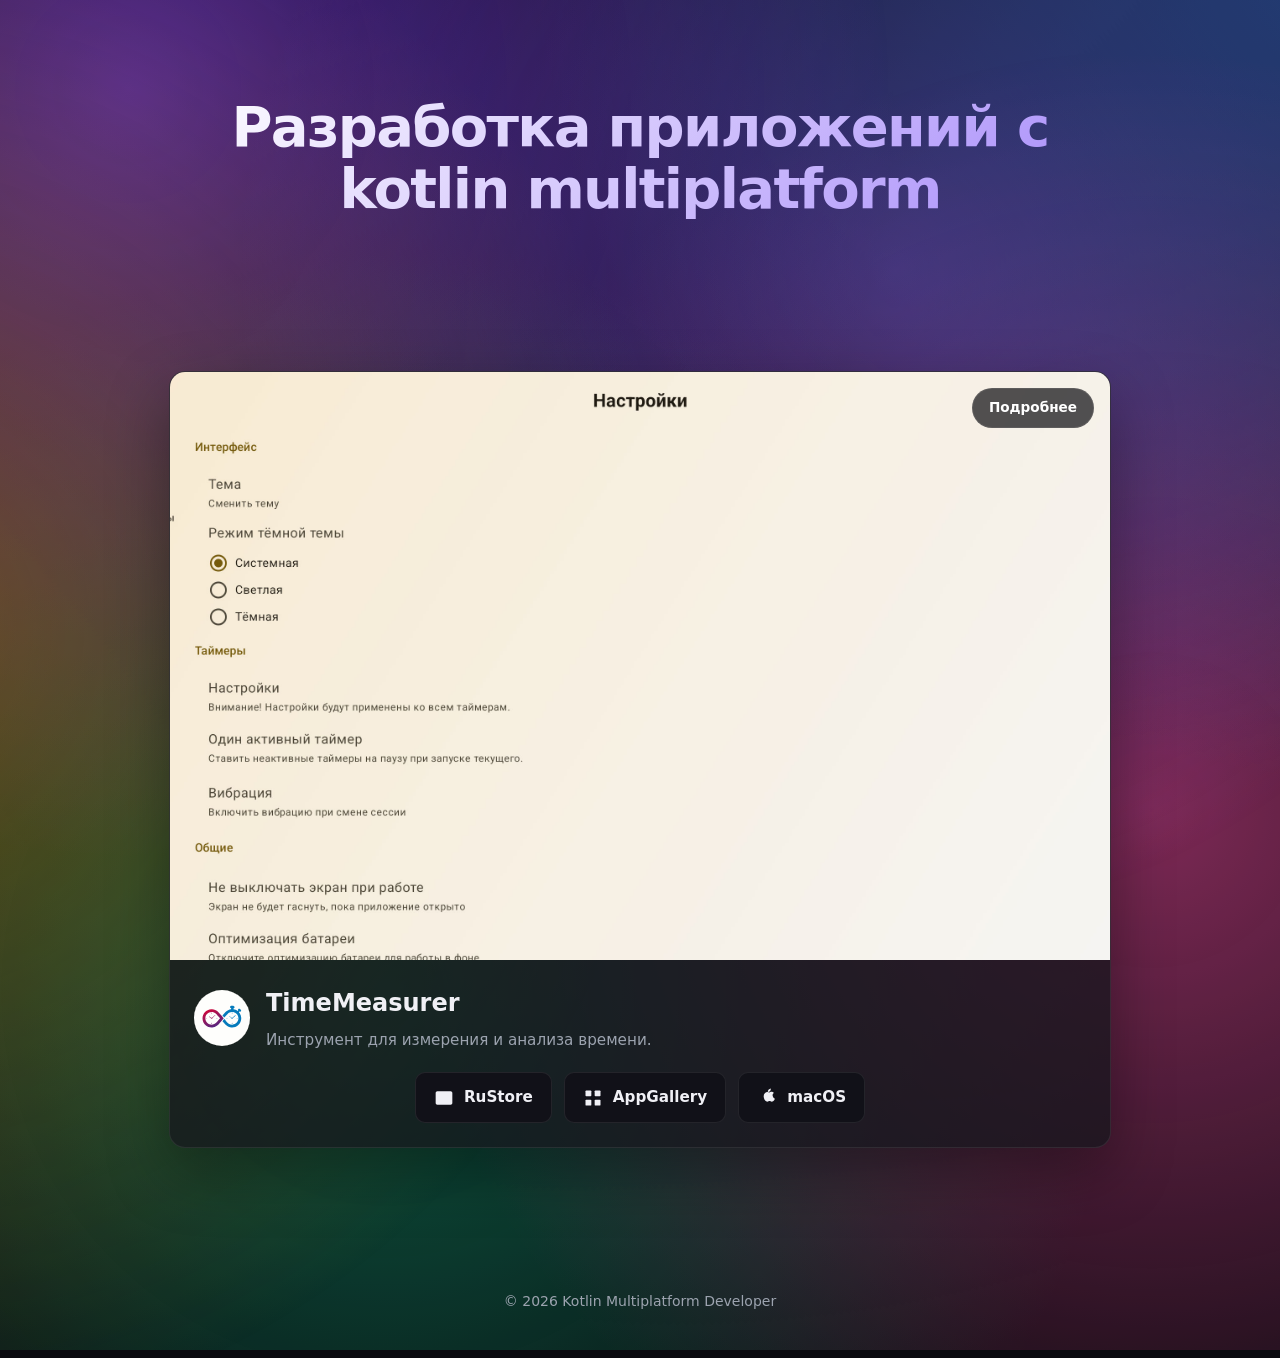
==== commit d5c710d8: "use jpg screenshots" ====
--- a/index.html
+++ b/index.html
@@ -19,7 +19,7 @@
 
                 <article class="app-card">
                     <a class="app-card__media" href="apps/time_measurer/details.html">
-                        <img class="app-card__screenshot" src="apps/time_measurer/screenshots/screenshot-1.svg" alt="TimeMeasurer — скриншот">
+                        <img class="app-card__screenshot" src="apps/time_measurer/screenshots/screenshot-1.jpg" alt="TimeMeasurer — скриншот">
                         <span class="app-card__more">Подробнее</span>
                     </a>
 
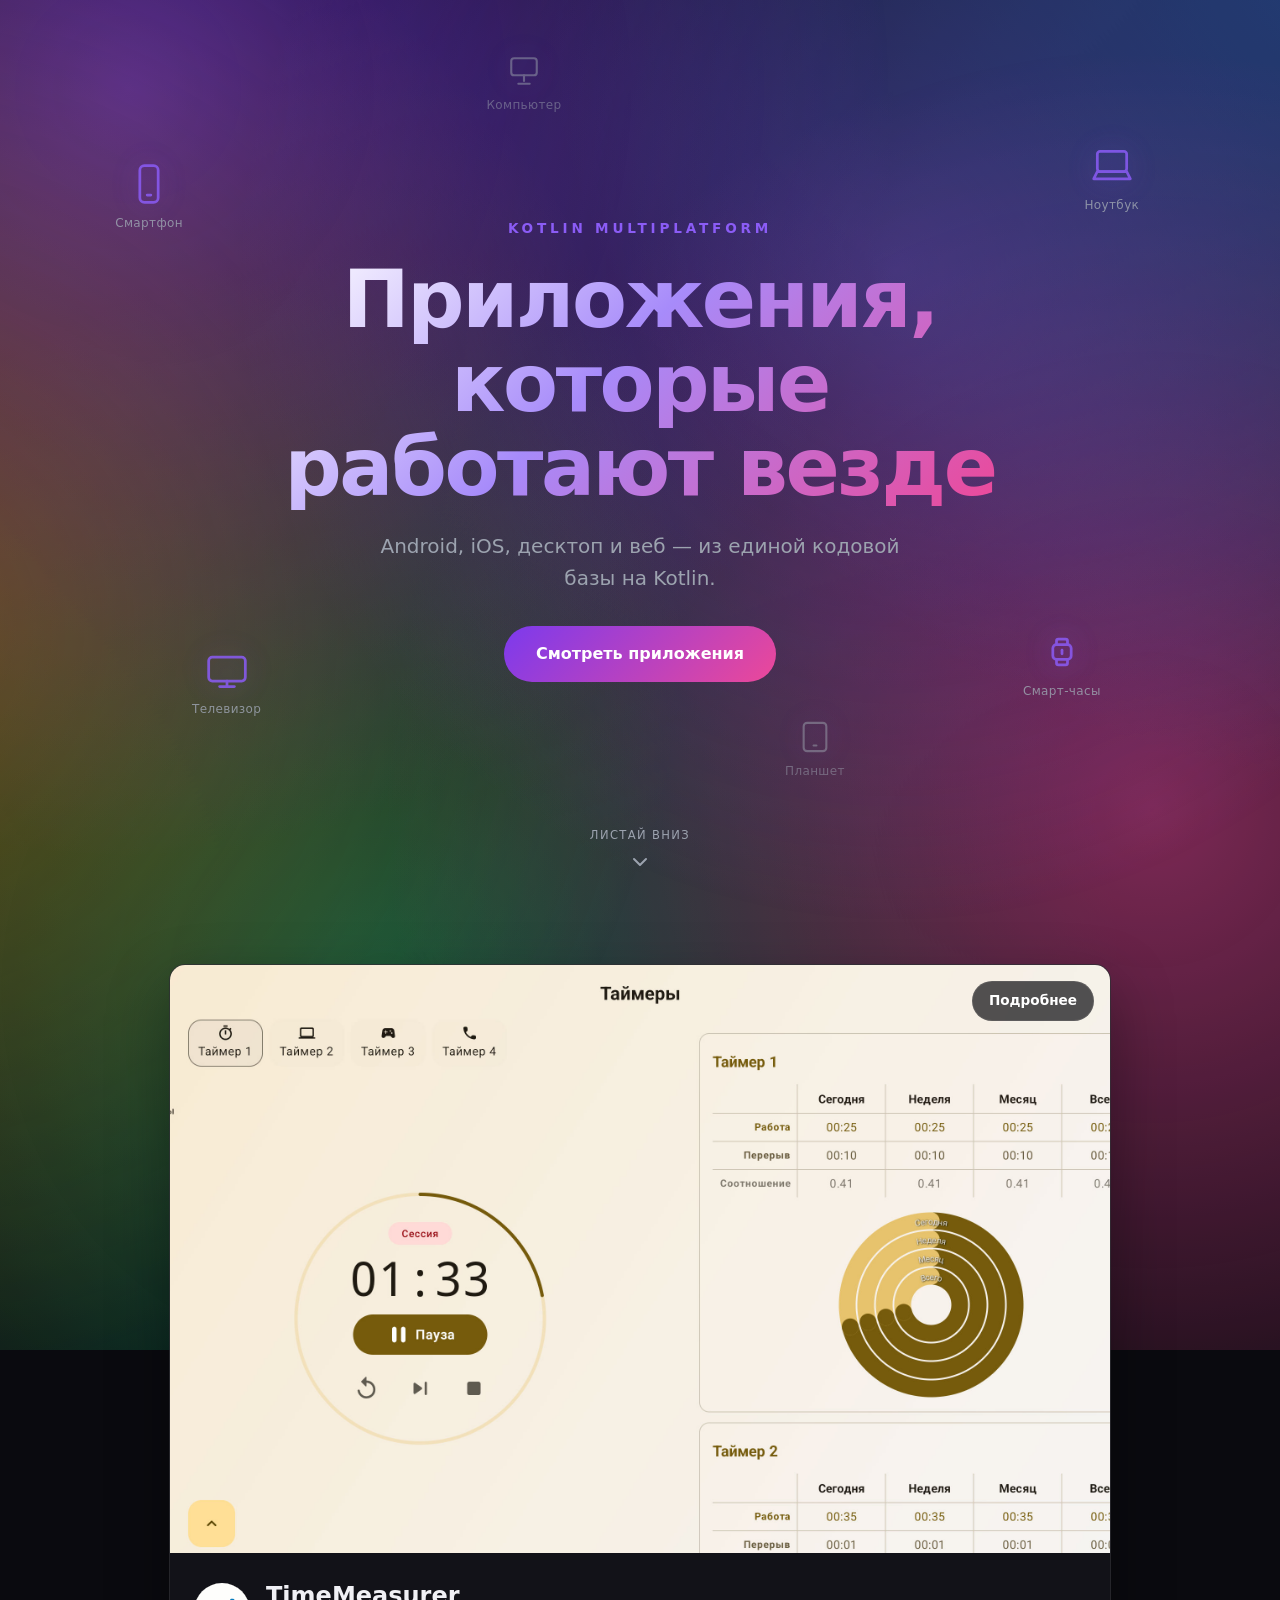
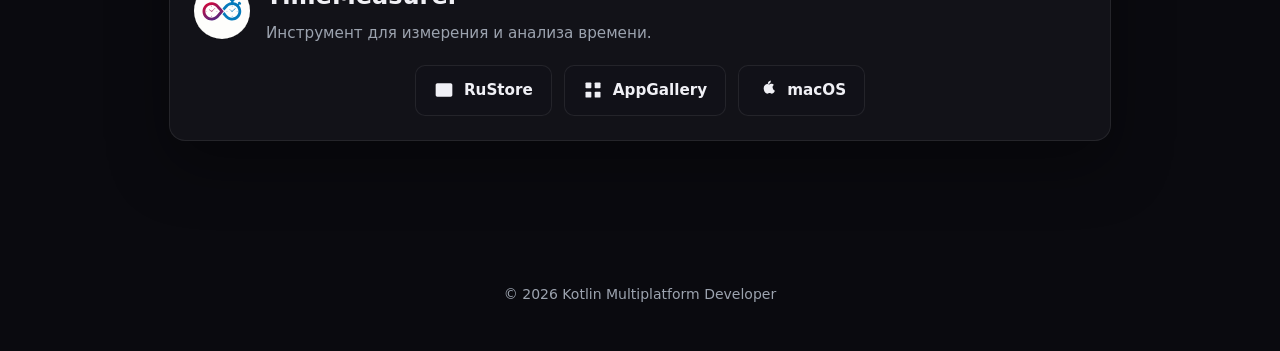
==== commit 9ec53fe4: "add fullscreen welcome hero with floating devices and smooth paged scrolling" ====
--- a/index.html
+++ b/index.html
@@ -5,19 +5,55 @@
     <meta name="viewport" content="width=device-width, initial-scale=1.0">
     <title>Разработка приложений с Kotlin Multiplatform</title>
     <link rel="stylesheet" href="styles.css">
+    <script>document.documentElement.classList.add('js');</script>
 </head>
 <body>
-    <header class="hero">
-        <div class="container">
-            <h1>Разработка приложений с kotlin multiplatform</h1>
+    <header class="hero" id="hero">
+        <div class="hero__devices" aria-hidden="true">
+            <div class="device" style="left: 9%; top: 18%; --dur: 9s; --delay: 0s; --rot: -8deg;">
+                <svg viewBox="0 0 24 24" fill="none" stroke="currentColor" stroke-width="1.5" stroke-linecap="round" stroke-linejoin="round"><rect x="7" y="2" width="10" height="20" rx="2.5"/><line x1="11" y1="18" x2="13" y2="18"/></svg>
+                <span>Смартфон</span>
+            </div>
+            <div class="device" style="right: 11%; top: 16%; --dur: 11s; --delay: -3s; --rot: 6deg;">
+                <svg viewBox="0 0 24 24" fill="none" stroke="currentColor" stroke-width="1.5" stroke-linecap="round" stroke-linejoin="round"><rect x="4" y="4" width="16" height="11" rx="1.5"/><path d="M2 19h20l-2-4H4l-2 4z"/></svg>
+                <span>Ноутбук</span>
+            </div>
+            <div class="device" style="left: 15%; top: 72%; --dur: 10s; --delay: -6s; --rot: 4deg;">
+                <svg viewBox="0 0 24 24" fill="none" stroke="currentColor" stroke-width="1.5" stroke-linecap="round" stroke-linejoin="round"><rect x="2" y="5" width="20" height="13" rx="2"/><path d="M8 21h8"/><path d="M12 18v3"/></svg>
+                <span>Телевизор</span>
+            </div>
+            <div class="device" style="right: 14%; top: 70%; --dur: 8s; --delay: -2s; --rot: -5deg;">
+                <svg viewBox="0 0 24 24" fill="none" stroke="currentColor" stroke-width="1.5" stroke-linecap="round" stroke-linejoin="round"><rect x="7" y="8" width="10" height="8" rx="2"/><path d="M9 8V6a1 1 0 0 1 1-1h4a1 1 0 0 1 1 1v2"/><path d="M9 16v2a1 1 0 0 0 1 1h4a1 1 0 0 0 1-1v-2"/><path d="M12 11v2"/></svg>
+                <span>Смарт-часы</span>
+            </div>
+            <div class="device device--faint" style="left: 38%; top: 6%; --dur: 13s; --delay: -4s; --rot: 3deg;">
+                <svg viewBox="0 0 24 24" fill="none" stroke="currentColor" stroke-width="1.5" stroke-linecap="round" stroke-linejoin="round"><rect x="3" y="3" width="18" height="12" rx="2"/><path d="M12 15v4"/><path d="M8 21h8"/></svg>
+                <span>Компьютер</span>
+            </div>
+            <div class="device device--faint" style="right: 34%; top: 80%; --dur: 12s; --delay: -8s; --rot: -3deg;">
+                <svg viewBox="0 0 24 24" fill="none" stroke="currentColor" stroke-width="1.5" stroke-linecap="round" stroke-linejoin="round"><rect x="4" y="2" width="16" height="20" rx="2.5"/><line x1="11" y1="18" x2="13" y2="18"/></svg>
+                <span>Планшет</span>
+            </div>
+        </div>
+
+        <div class="hero__content">
+            <p class="hero__eyebrow">Kotlin Multiplatform</p>
+            <h1 class="hero__title">Приложения, которые работают везде</h1>
+            <p class="hero__subtitle">Android, iOS, десктоп и веб — из единой кодовой базы на Kotlin.</p>
+            <a class="hero__cta" href="#apps">Смотреть приложения</a>
+        </div>
+
+        <div class="hero__scroll-hint" aria-hidden="true">
+            <span>Листай вниз</span>
+            <svg class="hero__chevron" viewBox="0 0 24 24" fill="none" stroke="currentColor" stroke-width="2" stroke-linecap="round" stroke-linejoin="round"><path d="M6 9l6 6 6-6"/></svg>
         </div>
     </header>
 
-    <main class="container">
+    <main class="container" id="apps">
         <section class="apps-section">
             <div class="apps-grid">
 
-                <article class="app-card">
+                <article class="app-card reveal">
                     <a class="app-card__media" href="apps/time_measurer/details.html">
                         <img class="app-card__screenshot" src="apps/time_measurer/screenshots/screenshot-1.jpg" alt="TimeMeasurer — скриншот">
                         <span class="app-card__more">Подробнее</span>
@@ -71,5 +107,24 @@
             <p>© 2026 Kotlin Multiplatform Developer</p>
         </div>
     </footer>
+
+    <script>
+        const hero = document.getElementById('hero');
+        const apps = document.getElementById('apps');
+        hero.addEventListener('click', () => {
+            apps.scrollIntoView({ behavior: 'smooth' });
+        });
+
+        const revealEls = document.querySelectorAll('.reveal');
+        const io = new IntersectionObserver((entries) => {
+            entries.forEach((entry) => {
+                if (entry.isIntersecting) {
+                    entry.target.classList.add('is-visible');
+                    io.unobserve(entry.target);
+                }
+            });
+        }, { threshold: 0.15 });
+        revealEls.forEach((el) => io.observe(el));
+    </script>
 </body>
 </html>
--- a/styles.css
+++ b/styles.css
@@ -18,6 +18,7 @@
 
 html {
     scroll-behavior: smooth;
+    scroll-snap-type: y proximity;
     background: var(--bg-primary);
 }
 
@@ -92,21 +93,191 @@
     padding: 0 24px;
 }
 
+#apps {
+    scroll-snap-align: start;
+    scroll-margin-top: 0;
+}
+
+.js .reveal {
+    opacity: 0;
+    transform: translateY(28px);
+    transition: opacity 0.7s ease, transform 0.7s ease;
+}
+
+.js .reveal.is-visible {
+    opacity: 1;
+    transform: none;
+}
+
 .hero {
-    padding: 96px 0 64px;
+    position: relative;
+    min-height: 100vh;
+    min-height: 100svh;
+    display: flex;
+    align-items: center;
+    justify-content: center;
     text-align: center;
-}
-
-.hero h1 {
-    font-size: clamp(2rem, 6vw, 3.5rem);
+    overflow: hidden;
+    cursor: pointer;
+    scroll-snap-align: start;
+    scroll-snap-stop: always;
+}
+
+.hero__devices {
+    position: absolute;
+    inset: 0;
+    pointer-events: none;
+}
+
+.device {
+    position: absolute;
+    display: flex;
+    flex-direction: column;
+    align-items: center;
+    gap: 8px;
+    color: var(--text-secondary);
+    opacity: 0.85;
+    animation: float var(--dur, 10s) ease-in-out var(--delay, 0s) infinite;
+}
+
+.device svg {
+    width: 44px;
+    height: 44px;
+    color: var(--accent-hover);
+    filter: drop-shadow(0 0 16px rgba(139, 92, 246, 0.45));
+}
+
+.device span {
+    font-size: 0.75rem;
+    letter-spacing: 0.03em;
+}
+
+.device--faint {
+    opacity: 0.5;
+}
+
+.device--faint svg {
+    width: 34px;
+    height: 34px;
+    color: var(--text-secondary);
+}
+
+@keyframes float {
+    0%,
+    100% {
+        transform: translateY(0) rotate(var(--rot, 0deg));
+    }
+    50% {
+        transform: translateY(-20px) rotate(var(--rot, 0deg));
+    }
+}
+
+.hero__content {
+    position: relative;
+    z-index: 1;
+    max-width: 760px;
+    padding: 0 24px;
+    animation: hero-in 0.9s ease-out both;
+}
+
+@keyframes hero-in {
+    from {
+        opacity: 0;
+        transform: translateY(24px);
+    }
+    to {
+        opacity: 1;
+        transform: translateY(0);
+    }
+}
+
+.hero__eyebrow {
+    font-size: 0.85rem;
+    font-weight: 600;
+    text-transform: uppercase;
+    letter-spacing: 0.28em;
+    color: var(--accent-hover);
+    margin: 0 0 18px;
+}
+
+.hero__title {
+    font-size: clamp(2.4rem, 8vw, 5rem);
     font-weight: 800;
     letter-spacing: -0.03em;
-    margin: 0 0 24px;
-    line-height: 1.1;
-    background: linear-gradient(135deg, #fff 0%, #a78bfa 100%);
+    line-height: 1.05;
+    margin: 0 0 20px;
+    background: linear-gradient(135deg, #fff 0%, #a78bfa 45%, #ec4899 100%);
     -webkit-background-clip: text;
     -webkit-text-fill-color: transparent;
     background-clip: text;
+}
+
+.hero__subtitle {
+    font-size: clamp(1rem, 2.5vw, 1.25rem);
+    color: var(--text-secondary);
+    max-width: 560px;
+    margin: 0 auto 32px;
+}
+
+.hero__cta {
+    display: inline-flex;
+    align-items: center;
+    gap: 10px;
+    padding: 15px 32px;
+    border-radius: 999px;
+    font-size: 1rem;
+    font-weight: 700;
+    color: #fff;
+    text-decoration: none;
+    background: linear-gradient(135deg, #7c3aed 0%, #ec4899 100%);
+    transition: transform 0.2s ease;
+    animation: cta-pulse 2.6s ease-in-out infinite;
+}
+
+.hero__cta:hover {
+    transform: translateY(-2px) scale(1.03);
+}
+
+@keyframes cta-pulse {
+    0%,
+    100% {
+        box-shadow: 0 0 0 0 rgba(124, 58, 237, 0.45);
+    }
+    50% {
+        box-shadow: 0 0 0 16px rgba(124, 58, 237, 0);
+    }
+}
+
+.hero__scroll-hint {
+    position: absolute;
+    bottom: 26px;
+    left: 0;
+    right: 0;
+    display: flex;
+    flex-direction: column;
+    align-items: center;
+    gap: 6px;
+    color: var(--text-secondary);
+    font-size: 0.72rem;
+    letter-spacing: 0.12em;
+    text-transform: uppercase;
+    pointer-events: none;
+}
+
+.hero__chevron {
+    width: 24px;
+    height: 24px;
+    animation: hint-bounce 2s ease-in-out infinite;
+}
+
+@keyframes hint-bounce {
+    0%,
+    100% {
+        transform: translateY(0);
+    }
+    50% {
+        transform: translateY(8px);
+    }
 }
 
 .apps-section {
@@ -351,6 +522,20 @@
     display: block;
 }
 
+.screenshots-carousel {
+    display: none;
+}
+
+.screenshot-mobile {
+    flex: 0 0 auto;
+    width: 72vw;
+    max-width: 260px;
+    border-radius: var(--radius-sm);
+    border: 1px solid var(--border);
+    background: var(--bg-secondary);
+    scroll-snap-align: center;
+}
+
 .video-placeholder {
     display: flex;
     flex-direction: column;
@@ -379,12 +564,41 @@
 }
 
 @media (max-width: 640px) {
-    .hero {
-        padding: 64px 0 48px;
+    .container {
+        padding: 0 16px;
+    }
+
+    .hero__title {
+        font-size: clamp(2rem, 10vw, 2.6rem);
+    }
+
+    .hero__eyebrow {
+        letter-spacing: 0.18em;
+    }
+
+    .hero__subtitle {
+        font-size: 0.95rem;
+    }
+
+    .device svg {
+        width: 34px;
+        height: 34px;
+    }
+
+    .device span {
+        font-size: 0.65rem;
+    }
+
+    .device--faint {
+        display: none;
     }
 
     .apps-section {
-        padding: 48px 0 64px;
+        padding: 40px 0 64px;
+    }
+
+    .apps-grid {
+        gap: 24px;
     }
 
     .app-card__body {
@@ -392,7 +606,42 @@
     }
 
     .app-card__media {
-        aspect-ratio: 4 / 3;
+        aspect-ratio: 16 / 9;
+    }
+
+    .app-card__more {
+        top: 12px;
+        right: 12px;
+        padding: 6px 12px;
+        font-size: 0.8rem;
+    }
+
+    .app-header {
+        gap: 12px;
+        margin-bottom: 16px;
+    }
+
+    .app-icon {
+        width: 48px;
+        height: 48px;
+    }
+
+    .app-name {
+        font-size: 1.25rem;
+    }
+
+    .app-actions {
+        flex-direction: column;
+        gap: 10px;
+    }
+
+    .store-button {
+        width: 100%;
+        justify-content: center;
+    }
+
+    .detail-page {
+        padding: 24px 0 64px;
     }
 
     .detail-header {
@@ -401,7 +650,35 @@
         gap: 12px;
     }
 
+    .detail-icon {
+        width: 64px;
+        height: 64px;
+    }
+
+    .detail-actions {
+        flex-direction: column;
+        align-items: stretch;
+    }
+
+    .try-button {
+        justify-content: center;
+    }
+
     .screenshots {
-        grid-template-columns: 1fr;
-    }
-}
+        display: none;
+    }
+
+    .screenshots-carousel {
+        display: flex;
+        gap: 12px;
+        overflow-x: auto;
+        scroll-snap-type: x mandatory;
+        padding-bottom: 8px;
+        -webkit-overflow-scrolling: touch;
+        scrollbar-width: none;
+    }
+
+    .screenshots-carousel::-webkit-scrollbar {
+        display: none;
+    }
+}
